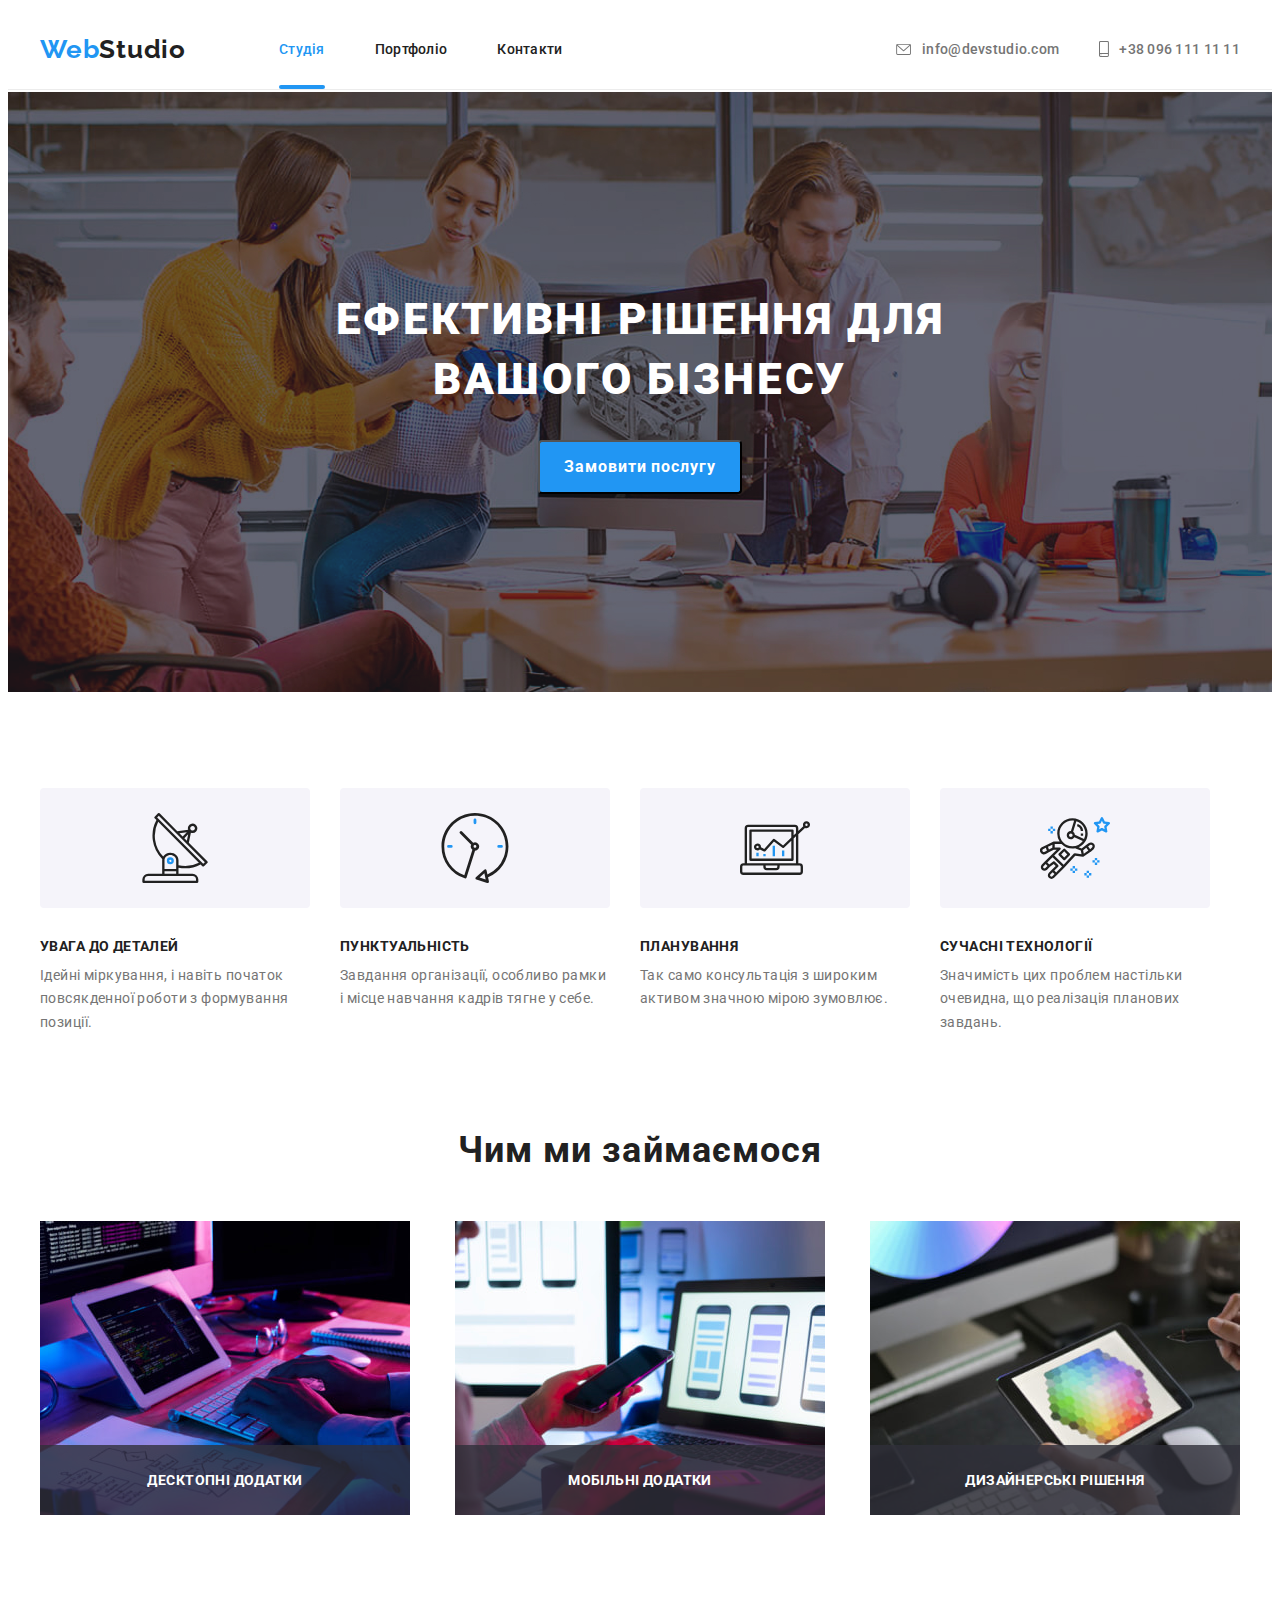
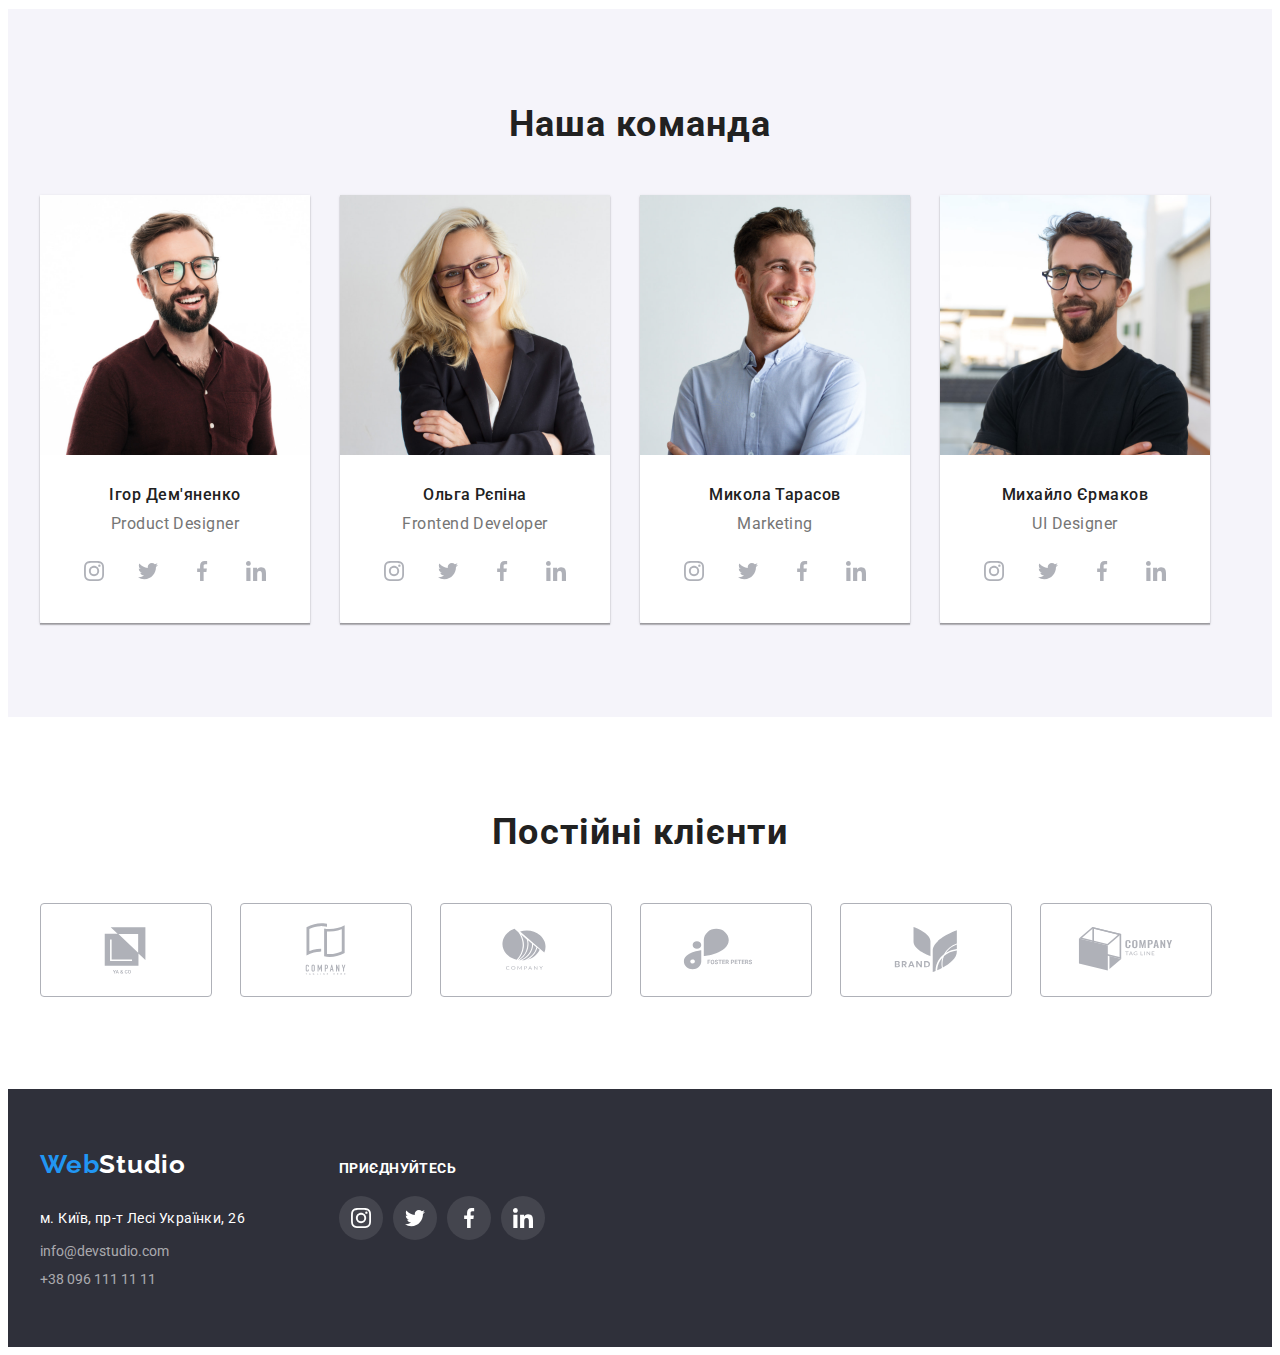
==== index.html @ 12e29011 "Initial commit" ====
<!DOCTYPE html>
<html lang="uk">
  <head>
    <meta charset="UTF-8" />
    <meta name="viewport" content="width=device-width, initial-scale=1.0" />
    <title>Document</title>

    <link
      rel="stylesheet"
      href="https://cdnjs.cloudflare.com/ajax/libs/modern-normalize/2.0.0/modern-normalize.min.css"
      integrity="sha512-4xo8blKMVCiXpTaLzQSLSw3KFOVPWhm/TRtuPVc4WG6kUgjH6J03IBuG7JZPkcWMxJ5huwaBpOpnwYElP/m6wg=="
      crossorigin="anonymous"
      referrerpolicy="no-referrer"
    />

    <link rel="preconnect" href="https://fonts.googleapis.com" />
    <link rel="preconnect" href="https://fonts.gstatic.com" crossorigin />
    <link
      href="https://fonts.googleapis.com/css2?family=Raleway:wght@700&family=Roboto:wght@400;500;700;900&display=swap"
      rel="stylesheet"
    />

    <link rel="stylesheet" href="./css/styles.css" />
  </head>
  <body>
    <header class="header">
      <div class="container header-container">
        <a class="link logo" href="./index.html"
          >Web<span class="logo-dark">Studio</span></a
        >

        <nav class="navigation">
          <ul class="navigation-list">
            <li class="navigation-item">
              <a class="link header-menu current" href="./index.html">Студія</a>
            </li>
            <li class="navigation-item">
              <a class="link header-menu" href="./portfolio.html">Портфоліо</a>
            </li>
            <li class="navigation-item">
              <a class="link header-menu" href="#">Контакти</a>
            </li>
          </ul>
        </nav>

        <ul class="contacts-list">
          <li class="contacts-item">
            <a class="link contacts-menu" href="mailto:info@devstudio.com">
              <svg class="contacts-icon" width="17" height="12">
                <use href="./images/symbol-defs.svg#icon-envelope"></use>
              </svg>
              info@devstudio.com</a
            >
          </li>
          <li class="contacts-item">
            <a class="link contacts-menu" href="tel:+380961111111">
              <svg class="contacts-icon" width="10" height="17">
                <use href="./images/symbol-defs.svg#icon-smartphone"></use>
              </svg>
              +38 096 111 11 11</a
            >
          </li>
        </ul>
      </div>
    </header>
    <main>
      <section class="hero">
        <div class="container hero-group">
          <h1 class="hero-title">Ефективні рішення для вашого бізнесу</h1>
          <button class="hero-btn" type="button" data-modal-open>
            Замовити послугу
          </button>
          <div class="backdrop is-hidden" data-modal>
            <div class="modal-wrapper">
              <button class="modal-btn" type="button" data-modal-close>
                <svg class="ellipse-btn" width="30" height="30">
                  <use href="./images/symbol-defs.svg#icon-ellipse"></use>
                </svg>
                <svg class="close-btn" width="18" height="18">
                  <use href="./images/symbol-defs.svg#icon-close-btn"></use>
                </svg>
              </button>
            </div>
          </div>
        </div>
      </section>

      <section class="feature">
        <div class="container">
          <ul class="feature-list">
            <li class="feature-item">
              <div class="feature-box">
                <svg class="feature-icon" width="70" height="70">
                  <use href="./images/symbol-defs.svg#icon-antenna"></use>
                </svg>
              </div>
              <h3 class="item-title">УВАГА ДО ДЕТАЛЕЙ</h3>
              <p class="item-description">
                Ідейні міркування, і навіть початок повсякденної роботи з
                формування позиції.
              </p>
            </li>
            <li class="feature-item">
              <div class="feature-box">
                <svg class="feature-icon" width="70" height="70">
                  <use href="./images/symbol-defs.svg#icon-clock"></use>
                </svg>
              </div>
              <h3 class="item-title">ПУНКТУАЛЬНІСТЬ</h3>
              <p class="item-description">
                Завдання організації, особливо рамки і місце навчання кадрів
                тягне у себе.
              </p>
            </li>
            <li class="feature-item">
              <div class="feature-box">
                <svg class="feature-icon" width="70" height="70">
                  <use href="./images/symbol-defs.svg#icon-diagram"></use>
                </svg>
              </div>
              <h3 class="item-title">ПЛАНУВАННЯ</h3>
              <p class="item-description">
                Так само консультація з широким активом значною мірою зумовлює.
              </p>
            </li>
            <li class="feature-item">
              <div class="feature-box">
                <svg class="feature-icon" width="70" height="70">
                  <use href="./images/symbol-defs.svg#icon-astronaut"></use>
                </svg>
              </div>
              <h3 class="item-title">СУЧАСНІ ТЕХНОЛОГІЇ</h3>
              <p class="item-description">
                Значимість цих проблем настільки очевидна, що реалізація
                планових завдань.
              </p>
            </li>
          </ul>
        </div>
      </section>

      <section class="about">
        <div class="container about-group">
          <h2 class="about-title">Чим ми займаємося</h2>
          <ul class="about-list">
            <li class="about-item">
              <p class="about-desctiption">Десктопні додатки</p>
              <img
                class="about-img"
                src="./images/about/img-1.jpg"
                alt="розробка"
                width="370"
                height="294"
              />
            </li>
            <li class="about-item">
              <p class="about-desctiption">Мобільні додатки</p>
              <img
                class="about-img"
                src="./images/about/img-2.jpg"
                alt="тестування"
                width="370"
                height="294"
              />
            </li>
            <li class="about-item">
              <p class="about-desctiption">Дизайнерські рішення</p>
              <img
                class="about-img"
                src="./images/about/img-3.jpg"
                alt="веб-дизайн"
                width="370"
                height="294"
              />
            </li>
          </ul>
        </div>
      </section>

      <section class="team">
        <div class="container">
          <h2 class="team-title">Наша команда</h2>
          <ul class="member-list">
            <li class="member-item">
              <img
                class="member-img"
                src="./images/team/img-1.jpg"
                alt=""
                width="270"
                height="260"
              />
              <div class="member-group">
                <h3 class="member-title">Ігор Дем'яненко</h3>
                <p class="member-position">Product Designer</p>
                <ul class="social-list">
                  <li class="social-item">
                    <a class="social-link link" href="">
                      <svg class="social-icon" width="20" height="20">
                        <use
                          href="./images/symbol-defs.svg#icon-instagram"
                        ></use>
                      </svg>
                    </a>
                  </li>
                  <li class="social-item">
                    <a class="social-link link" href="">
                      <svg class="social-icon" width="20" height="20">
                        <use href="./images/symbol-defs.svg#icon-twitter"></use>
                      </svg>
                    </a>
                  </li>
                  <li class="social-item">
                    <a class="social-link link" href="">
                      <svg class="social-icon" width="20" height="20">
                        <use
                          href="./images/symbol-defs.svg#icon-facebook"
                        ></use>
                      </svg>
                    </a>
                  </li>
                  <li class="social-item">
                    <a class="social-link link" href="">
                      <svg class="social-icon" width="20" height="20">
                        <use
                          href="./images/symbol-defs.svg#icon-linkedin"
                        ></use>
                      </svg>
                    </a>
                  </li>
                </ul>
              </div>
            </li>
            <li class="member-item">
              <img
                class="member-img"
                src="./images/team/img-2.jpg"
                alt=""
                width="270"
                height="260"
              />
              <div class="member-group">
                <h3 class="member-title">Ольга Рєпіна</h3>
                <p class="member-position">Frontend Developer</p>
                <ul class="social-list">
                  <li class="social-item">
                    <a class="social-link link" href="">
                      <svg class="social-icon" width="20" height="20">
                        <use
                          href="./images/symbol-defs.svg#icon-instagram"
                        ></use>
                      </svg>
                    </a>
                  </li>
                  <li class="social-item">
                    <a class="social-link link" href="">
                      <svg class="social-icon" width="20" height="20">
                        <use href="./images/symbol-defs.svg#icon-twitter"></use>
                      </svg>
                    </a>
                  </li>
                  <li class="social-item">
                    <a class="social-link link" href="">
                      <svg class="social-icon" width="20" height="20">
                        <use
                          href="./images/symbol-defs.svg#icon-facebook"
                        ></use>
                      </svg>
                    </a>
                  </li>
                  <li class="social-item">
                    <a class="social-link link" href="">
                      <svg class="social-icon" width="20" height="20">
                        <use
                          href="./images/symbol-defs.svg#icon-linkedin"
                        ></use>
                      </svg>
                    </a>
                  </li>
                </ul>
              </div>
            </li>
            <li class="member-item">
              <img
                class="member-img"
                src="./images/team/img-3.jpg"
                alt=""
                width="270"
                height="260"
              />
              <div class="member-group">
                <h3 class="member-title">Микола Тарасов</h3>
                <p class="member-position">Marketing</p>
                <ul class="social-list">
                  <li class="social-item">
                    <a class="social-link link" href="">
                      <svg class="social-icon" width="20" height="20">
                        <use
                          href="./images/symbol-defs.svg#icon-instagram"
                        ></use>
                      </svg>
                    </a>
                  </li>
                  <li class="social-item">
                    <a class="social-link link" href="">
                      <svg class="social-icon" width="20" height="20">
                        <use href="./images/symbol-defs.svg#icon-twitter"></use>
                      </svg>
                    </a>
                  </li>
                  <li class="social-item">
                    <a class="social-link link" href="">
                      <svg class="social-icon" width="20" height="20">
                        <use
                          href="./images/symbol-defs.svg#icon-facebook"
                        ></use>
                      </svg>
                    </a>
                  </li>
                  <li class="social-item">
                    <a class="social-link link" href="">
                      <svg class="social-icon" width="20" height="20">
                        <use
                          href="./images/symbol-defs.svg#icon-linkedin"
                        ></use>
                      </svg>
                    </a>
                  </li>
                </ul>
              </div>
            </li>
            <li class="member-item">
              <img
                class="member-img"
                src="./images/team/img-4.jpg"
                alt=""
                width="270"
                height="260"
              />
              <div class="member-group">
                <h3 class="member-title">Михайло Єрмаков</h3>
                <p class="member-position">UI Designer</p>
                <ul class="social-list">
                  <li class="social-item">
                    <a class="social-link link" href="">
                      <svg class="social-icon" width="20" height="20">
                        <use
                          href="./images/symbol-defs.svg#icon-instagram"
                        ></use>
                      </svg>
                    </a>
                  </li>
                  <li class="social-item">
                    <a class="social-link link" href="">
                      <svg class="social-icon" width="20" height="20">
                        <use href="./images/symbol-defs.svg#icon-twitter"></use>
                      </svg>
                    </a>
                  </li>
                  <li class="social-item">
                    <a class="social-link link" href="">
                      <svg class="social-icon" width="20" height="20">
                        <use
                          href="./images/symbol-defs.svg#icon-facebook"
                        ></use>
                      </svg>
                    </a>
                  </li>
                  <li class="social-item">
                    <a class="social-link link" href="">
                      <svg class="social-icon" width="20" height="20">
                        <use
                          href="./images/symbol-defs.svg#icon-linkedin"
                        ></use>
                      </svg>
                    </a>
                  </li>
                </ul>
              </div>
            </li>
          </ul>
        </div>
      </section>

      <section class="customers">
        <div class="container">
          <h2 class="customers-title">Постійні клієнти</h2>
          <ul class="customers-list">
            <li class="customers-item">
              <a class="customers-link" href="">
                <svg class="customers-icon" width="106" height="60">
                  <use href="./images/symbol-defs.svg#icon-logo-1"></use>
                </svg>
              </a>
            </li>
            <li class="customers-item">
              <a class="customers-link" href="">
                <svg class="customers-icon" width="106" height="60">
                  <use href="./images/symbol-defs.svg#icon-logo-2"></use>
                </svg>
              </a>
            </li>
            <li class="customers-item">
              <a class="customers-link" href="">
                <svg class="customers-icon" width="106" height="60">
                  <use href="./images/symbol-defs.svg#icon-logo-3"></use>
                </svg>
              </a>
            </li>
            <li class="customers-item">
              <a class="customers-link" href="">
                <svg class="customers-icon" width="106" height="60">
                  <use href="./images/symbol-defs.svg#icon-logo-4"></use>
                </svg>
              </a>
            </li>
            <li class="customers-item">
              <a class="customers-link" href="">
                <svg class="customers-icon" width="106" height="60">
                  <use href="./images/symbol-defs.svg#icon-logo-5"></use>
                </svg>
              </a>
            </li>
            <li class="customers-item">
              <a class="customers-link" href="">
                <svg class="customers-icon" width="106" height="60">
                  <use href="./images/symbol-defs.svg#icon-logo-6"></use>
                </svg>
              </a>
            </li>
          </ul>
        </div>
      </section>
    </main>
    <footer class="footer">
      <div class="footer-box container">
        <div class="box">
          <a class="link footer-logo" href="./index.html"
            >Web<span class="logo-white">Studio</span></a
          >
          <address class="address">
            <p class="adr">м. Київ, пр-т Лесі Українки, 26</p>
            <ul class="address-list">
              <li class="address-item">
                <a class="link address-link" href="mailto:info@devstudio.com"
                  >info@devstudio.com</a
                >
              </li>
              <li class="address-item">
                <a class="link address-link" href="tel:+380961111111"
                  >+38 096 111 11 11</a
                >
              </li>
            </ul>
          </address>
        </div>

        <div class="join">
          <p class="join-title">приєднуйтесь</p>
          <ul class="join-list">
            <li class="join-item">
              <a class="join-link link" href="">
                <svg class="join-icon" width="20" height="20">
                  <use href="./images/symbol-defs.svg#icon-instagram"></use>
                </svg>
              </a>
            </li>
            <li class="join-item">
              <a class="join-link link" href="">
                <svg class="join-icon" width="20" height="20">
                  <use href="./images/symbol-defs.svg#icon-twitter"></use>
                </svg>
              </a>
            </li>
            <li class="join-item">
              <a class="join-link link" href="">
                <svg class="join-icon" width="20" height="20">
                  <use href="./images/symbol-defs.svg#icon-facebook"></use>
                </svg>
              </a>
            </li>
            <li class="join-item">
              <a class="join-link link" href="">
                <svg class="join-icon" width="20" height="20">
                  <use href="./images/symbol-defs.svg#icon-linkedin"></use>
                </svg>
              </a>
            </li>
          </ul>
        </div>
      </div>
    </footer>

    <script src="./js/modal.js"></script>
  </body>
</html>
---- css/styles.css ----
:root {
    --main-font: 'Roboto', sans-serif;
    --secondary-font: 'Raleway', sans-serif;
    --accent-cl: #2196F3;
    --main-txt-cl: #757575;
    --secondary-txt-cl: rgba(255, 255, 255, 0.60);
    --white-color: #FFF;
    --dark-color: #212121;
    --main-bg-cl: #2F303A;
    --secondary-bg-cl: #F5F4FA;

}

body {
    font-family: var(--main-font);
    font-size: 14px;
    color: var(--main-txt-cl);
}

h1,
h2,
h3,
h4,
h5,
h6,
p {
    margin-top: 0;
    margin-bottom: 0;
}

ul,
ol {
    margin-top: 0;
    margin-bottom: 0;
    padding-left: 0;
}


li {
    list-style: none;
}

img {
    display: block;
}

.header {
 border-bottom: 1px solid #ECECEC; 
}

.container {
    max-width: 1200px;
    padding-left: 15px;
    padding-right: 15px;
    margin-left: auto;
    margin-right: auto;
}

.link,
.content-item a {
    text-decoration: none;
}

.logo {
    margin-right: 93px;
    color: var(--accent-cl);
    font-family: var(--secondary-font);
    font-size: 26px;
    font-weight: 700;
    line-height: normal;
    letter-spacing: 0.78px;
}

.logo-dark {
    color: var(--dark-color);
}

.logo-white {
    color: var(--white-color);
}

.header-container {
    display: flex;
    align-items: center;
    
}

.navigation {
    
    display: flex;
    align-items: center;
    
}

.navigation-list{
    width: 100%;
    display: flex;
    align-items: center;
    justify-content: start;
}

.navigation-item {
    margin-right: 50px;
}

.navigation-item:last-child{
    margin-right: 0;
}

.contacts-list {
    margin-left: auto;
    display: flex;
    align-items: center;
    
}


.contacts-item {
    margin-right: 40px;
    display: flex;
    align-items: center;
    justify-content: space-between;
 
}

.contacts-icon {
    margin-right: 10px;
    fill: currentColor;
}


.contacts-item:last-child {
    margin-right: 0;
}


.header-menu {
    position: relative;
    display: block;
    padding-top: 32px;
    padding-bottom: 32px;
    color: var(--dark-color);
    font-family: var(--main-font);
    font-size: 14px;
    font-weight: 500;
    line-height: normal;
    letter-spacing: 0.28px;
    transition-property: color;
    transition-duration: 0.25s;
    transition-timing-function: cubic-bezier(0.4, 0, 0.2, 1);
}

.current::after {
    position: absolute;
    bottom: 0;
    left: 0;
    content:"";
    display: block;
    width: 100%;
    height: 4px;
    background-color: #2196F3;
    border-radius: 2px;
       

}


.header-menu:hover,
.header-menu:focus {
    color: var(--accent-cl);
}

.header-menu.current {
    color: var(--accent-cl);
}

.contacts-menu {
    display: flex;
    align-items: center;
    padding-top: 32px;
    padding-bottom: 32px;
    color: var(--main-txt-cl);
    font-family: var(--main-font);
    font-size: 14px;
    font-weight: 500;
    line-height: normal;
    letter-spacing: 0.28px;
    transition-property: color;
    transition-duration: 0.25s;
    transition-timing-function: cubic-bezier(0.4, 0, 0.2, 1);
}

.contacts-menu:hover,
.contacts-menu:focus {
    color: var(--accent-cl);
}


/* --------------------
       HERO
-------------------- */

.hero {
    background-image: url('../images/bg/hero-overlay.png'), url('../images/bg/hero-bg.jpg');
    padding-top: 200px;
    padding-bottom: 200px;
    background-repeat: no-repeat;
    background-position: 50% 50%;
    
    
  
}

.hero-title {
    margin: auto;
    margin-bottom: 30px;
    color: var(--white-color);
    text-align: center;
    font-family: var(--main-font);
    font-size: 44px;
    font-weight: 900;
    line-height: 1.36em;
    letter-spacing: 2.64px;
    text-transform: uppercase;
    width: 696px;
}

.hero-btn {
    display: block;
    margin: auto;
    padding: 10px 24px;
    border-radius: 4px;
    background: var(--accent-cl);
    box-shadow: 0px 4px 4px 0px rgba(0, 0, 0, 0.15);
    cursor: pointer;
    
    color: var(--white-color);
    text-align: center;
    font-family: var(--main-font);
    font-size: 16px;
    font-weight: 700;
    line-height: 1.87em;
    letter-spacing: 0.96px;

}

.backdrop {
    position: fixed;
    top: 0;
    left: 0;
    width: 100%;
    height: 100%;
    background-color: rgba(0, 0, 0, 0.20);
    z-index: 1;
    transition-property: opacity; 
    transition-duration: 0.25s;
    transition-timing-function: cubic-bezier(0.4, 0, 0.2, 1);
    opacity: 1;
    visibility: visible;
    
}

.backdrop.is-hidden {
    opacity: 0;
    pointer-events: none;
    visibility: hidden;
    transition: opacity 0.25s cubic-bezier(0.4, 0, 0.2, 1), visibility 0.2s cubic-bezier(0.4, 0, 0.2, 1);
    
}

.modal-wrapper {
    position: absolute;
    top: 50%;
    left: 50%;
    transform: translate(-50%, -50%);
    background-color: var(--white-color);
    width: 528px;
    height: 581px;
    border-radius: 4px;
    box-shadow: 0px 2px 1px 0px rgba(0, 0, 0, 0.20), 0px 1px 1px 0px rgba(0, 0, 0, 0.14), 0px 1px 3px 0px rgba(0, 0, 0, 0.12);
    /* animation-name: openModal;
    animation-duration: 0.25s;
    animation-fill-mode: both;
    animation-timing-function: cubic-bezier(0.4, 0, 0.2, 1); */
    transition-property: opacity, box-shadow,background-color; 
    transition-duration: 0.25s;
    transition-timing-function: cubic-bezier(0.4, 0, 0.2, 1);
    visibility: visible;
    opacity: 1;
    

    
}

.modal-btn {
    position: absolute;
    top: 8px;
    right: 8px;
    padding: 0;
    width: 30px;
    height: 30px;
    background: transparent;
    border: none;
    cursor: pointer;
}

.ellipse-btn {
    position: absolute;
    top: 50%;
    left: 50%;
    transform: translate(-50%, -50%);
    opacity: 0.1;
        
}

.close-btn {
    position: absolute;
    top: 50%;
    left: 50%;
    transform: translate(-50%, -50%);

}


/* --------------------
       FEATURE
-------------------- */

.feature{
padding-top: 94px;
padding-bottom: 94px;
}

.feature-list{
display: flex;
/* align-items: start;
justify-content: space-between; */
}

.feature-item {
    margin-right: 30px;
    width: 270px;
}

.feature-box {
    width: 270px;
    height: 120px;
    border-radius: 4px;
    background: #F5F4FA;
    display: flex;
    align-items: center;
    justify-content: center;
    margin-bottom: 30px;

}

.feature-item:last-child {
    margin-right: 0;
}


.item-title {
margin-bottom: 10px;
color: var(--dark-color);
font-family: var(--main-font);
font-size: 14px;
font-weight: 700;
line-height: normal;
letter-spacing: 0.42px;
text-transform: uppercase;
}

.item-description {
    color: #757575;
    font-family: var(--main-font);
    font-size: 14px;
    line-height: 1.7em;
    letter-spacing: 0.42px;
}


/* --------------------
       ABOUT
-------------------- */

.about {
    padding-bottom: 94px;
}

.about-list {
    display: flex;
    align-items: center;
    justify-content: space-between;

}

.about-title {
    margin-bottom: 50px;
}

.about-item {
    margin-right: 30px;
    position: relative;

}

.about-desctiption {
    display: flex;
    align-items: center;
    justify-content: center;
    position: absolute;
    left: 0;
    bottom: 0;
    width: 100%;
    height: 70px;
    background: rgba(47, 48, 58, 0.80);
    color:var(--white-color);
    text-align: center;
    font-family: var(--main-font);
    font-size: 14px;
    font-weight: 700;
    line-height: normal;
    letter-spacing: 0.42px;
    text-transform: uppercase;
}


.about-item:last-child {
    margin-right: 0;
}

.about-title,
.team-title {
color: var(--dark-color);
text-align: center;
font-family: var(--main-font);
font-size: 36px;
font-weight: 700;
line-height: normal;
letter-spacing: 1.08px;
}

/* --------------------
       TEAM
-------------------- */

.team {
    padding-top: 94px;
    padding-bottom: 94px;
}

.team-title {
  margin-bottom: 50px;
}

.member-list {
display: flex;
align-items: center;
/* justify-content: space-between; */
}

.member-item{
    margin-right: 30px;
    box-shadow: 0px 2px 1px 0px rgba(0, 0, 0, 0.20), 0px 1px 1px 0px rgba(0, 0, 0, 0.14), 0px 1px 3px 0px rgba(0, 0, 0, 0.12);
}

.member-item:last-child {
    margin-right: 0;
}

.team {
    background-color: var(--secondary-bg-cl);
}

.member-group {
    padding-top: 30px;
    padding-bottom: 30px;
    border-radius: 0px 0px 4px 4px;
    background: var(--white-color);
    text-align: center;
    font-family: var(--main-font);
    line-height: normal;
    letter-spacing: 0.48px;
    padding-right: 32px;
    padding-left: 32px;
    
    }

.member-title {
    margin-bottom: 10px;
    color: var(--dark-color);
    font-weight: 500;
    font-size: 16px;
}

.member-position {
    color: var(--main-txt-cl);
    font-size: 16px;
    margin-bottom: 16px;
       
}

.social-list {
    display: flex;
    align-items: center;


}


.social-item {
    width: 44px;
    height: 44px;
    background-color: var(--white-color);
    display: flex;
    align-items: center;
    justify-content: center;
    margin-right: 10px;
}

.social-link {
    width: 44px;
    height: 44px;
    border-radius: 50%;
    display: flex;
    align-items: center;
    justify-content: center;
    transition-property: background-color;
    transition-duration: 0.25s;
    transition-timing-function: cubic-bezier(0.4, 0, 0.2, 1);

}

.social-item:last-child {
    margin-right: 0;
}

.social-icon {
    fill: #AFB1B8;
    transition-property: fill;
    transition-duration: 0.25s;
    transition-timing-function: cubic-bezier(0.4, 0, 0.2, 1);

}
.social-link:hover,
.social-link:focus
 {
    background-color: var(--accent-cl);
    fill: var(--white-color);
}

.social-link:hover .social-icon,
.social-link:focus .social-icon {
    background-color: var(--accent-cl);
    fill: var(--white-color);
}


/* --------------------
       FILTER
-------------------- */

.portfolio {
    padding-top: 94px;
    padding-bottom: 94px;
}

.filter-list {
    margin-bottom: 50px;
    display: flex;
    align-items: center;
    justify-content: center;
}

.filter-item {
    margin-right: 8px;
}

.filter-item:last-child {
    margin-right: 0;
}

.filter-btn {
padding: 6px 22px;
border: none;
border-radius: 4px;
background: var(--secondary-bg-cl);
cursor: pointer;
color: var(--dark-color);
text-align: center;
font-size: 16px;
font-weight: 500;
line-height: 1.62em;
letter-spacing: 0.48px;
/* transition: box-shadow 3s, color 3s, background-color 3s; */
transition-property: box-shadow, color, background-color;
transition-duration: 0.25s;
transition-timing-function: cubic-bezier(0.4, 0, 0.2, 1);
}

.filter-btn:hover,
.filter-btn:focus {
    color: var(--white-color);
    background-color: var(--accent-cl);
    box-shadow: 0px 2px 2px 0px rgba(0, 0, 0, 0.12), 0px 1px 2px 0px rgba(0, 0, 0, 0.08), 0px 3px 1px 0px rgba(0, 0, 0, 0.10);
}

/* --------------------
       CONTENT
-------------------- */

.content-list {
    display: flex;
    align-items: center;
    flex-wrap: wrap;
    gap: 30px;
}

.content-link {
    display: block;
    transition-property: box-shadow;
    transition-duration: 0.25s;
    transition-timing-function: cubic-bezier(0.4, 0, 0.2, 1);
}


.content-link:hover,
.content-link:focus {
    box-shadow: 1px 4px 6px 0px rgba(0, 0, 0, 0.16), 0px 4px 4px 0px rgba(0, 0, 0, 0.06), 0px 1px 1px 0px rgba(0, 0, 0, 0.12);
    
}

.content-wrapper {
    position: relative;
    overflow: hidden;
}

.content-text {
    position: absolute;
    background: rgba(33, 150, 243, 0.90);
    width: 370px;
    height: 294px;
    bottom: -294px;
    transition-property: bottom;
    transition-duration: 0.25s;
    transition-timing-function: cubic-bezier(0.4, 0, 0.2, 1);

    color: var(--white-color);
    font-family: var(--main-font);
    font-size: 18px;
    font-weight: 400;
    line-height: 28px;
    letter-spacing: 0.54px;
    padding: 63px 24px;
    
}

li:hover .content-text,
li:focus .content-text {
    bottom: 0;
}

.description {
    padding: 20px 24px;

    border: 1px solid #EEE;
    border-top: none;
    background: var(--white-color);
}

.description-title {
    margin-bottom: 4px;
    color: var(--dark-color);
    font-size: 18px;
    font-weight: 700;
    line-height: 2em;
    letter-spacing: 1.08px;
}

.description-subtitle {
    color: var(--main-txt-cl);
    font-size: 16px;
    line-height: 1.87em;
    letter-spacing: 0.48px;
}

/* --------------------
       CUSTOMERS
-------------------- */

.customers {
    padding-top: 94px;
    padding-bottom: 94px;
}

.customers-title {
    color: var(--dark-color);
    text-align: center;
    font-family: var(--main-font);
    font-size: 36px;
    font-weight: 700;
    line-height: normal;
    letter-spacing: 1.08px;
    margin-bottom: 50px;
}

.customers-list {
    display: flex;
    align-items: center;
    /* justify-content: space-between; */
}

.customers-item {

    width: 170px;
    height: 92px;
    /* padding: 16px 32px; */
    margin-right: 30px;
}

.customers-link {
    display: flex;
    align-items: center;
    justify-content: center;
    width: 170px;
    height: 92px;
    border-radius: 4px;
    border: 1px solid #AFB1B8;
    transition-property: border;
    transition-duration: 0.25s;
    transition-timing-function: cubic-bezier(0.4, 0, 0.2, 1);
}

.customers-item:last-child {
    margin-right: 0;
}

.customers-link:hover,
.customers-link:focus {
    fill: var(--accent-cl);
    border: 1px solid var(--accent-cl);
}

.customers-link:hover .customers-icon,
.customers-link:focus .customers-icon {
    fill: var(--accent-cl);
   
}


.customers-icon {
    fill: #AFB1B8;
    transition-property: fill;
    transition-duration: 0.25s;
    transition-timing-function: cubic-bezier(0.4, 0, 0.2, 1);
}


/* --------------------
       FOOTER
-------------------- */



.footer {
    padding-top: 60px;
    padding-bottom: 60px;
    background-color: var(--main-bg-cl);
    
}

.footer-box {
    display: flex;
    align-items: baseline;
}

.footer-logo{
    color: var(--accent-cl);
    font-family: var(--secondary-font);
    font-size: 26px;
    font-weight: 700;
    line-height: normal;
    letter-spacing: 0.78px;
}
  
.join {
    margin-left: 94px;
}

.join-title {
    margin-bottom: 20px;
    color: var(--white-color);
    font-family: var(--main-font);
    font-size: 14px;
    font-weight: 700;
    line-height: normal;
    letter-spacing: 0.42px;
    text-transform: uppercase;
}

.join-link {
    width: 44px;
    height: 44px;
    border-radius: 50%;
    display: flex;
    align-items: center;
    justify-content: center;
    transition-property: background-color;
    transition-duration: 0.25s;
    transition-timing-function: cubic-bezier(0.4, 0, 0.2, 1);
}

.join-item {
    width: 44px;
    height: 44px;
    border-radius: 50%;
    background-color:rgba(255, 255, 255, 0.10);;
    /* display: flex;
    align-items: center;
    justify-content: center; */
    margin-right: 10px;
}

.join-link:hover,
.join-link:focus {
    background-color: var(--accent-cl);
}

.join-icon {
    fill: var(--white-color);
}

.join-list{
    display: flex;
}
.address {margin-top: 28px;}

.adr {
    color: var(--white-color);
    font-style: normal;
    font-size: 14px; 
    line-height: 1.71em;
    letter-spacing: 0.42px;
}


.address-list {
    margin-top: 12px;
}

.address-item:first-child {
    margin-bottom: 12px;
}

.address-link {
    color: rgba(255, 255, 255, 0.60);
    font-style: normal;
    transition-property: color;
    transition-duration: 0.25s;
    transition-timing-function: cubic-bezier(0.4, 0, 0.2, 1);
}
.address-link:hover,
.address-link:focus {
    color: var(--accent-cl);
}


@keyframes openModal {
    0% {
        opacity: 0;
        
    }




    100% {
        opacity: 1;
        
    }
}
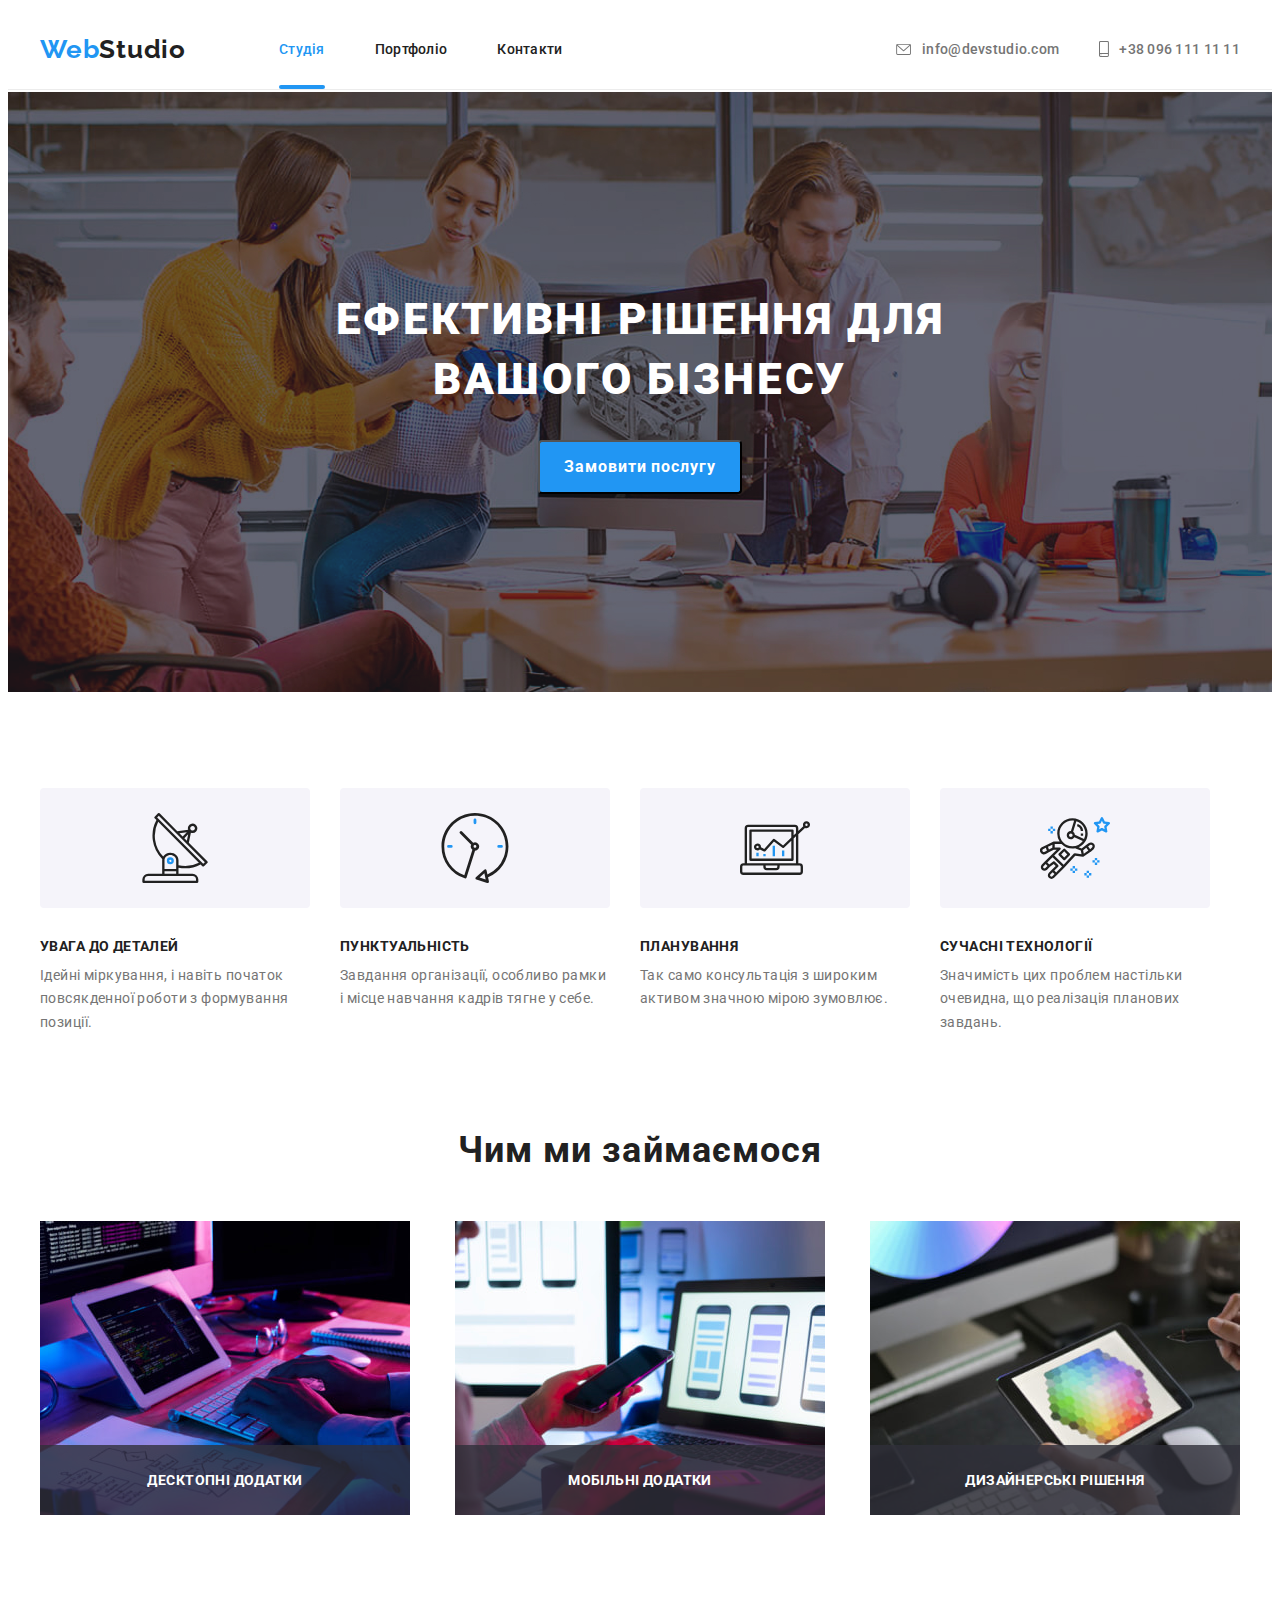
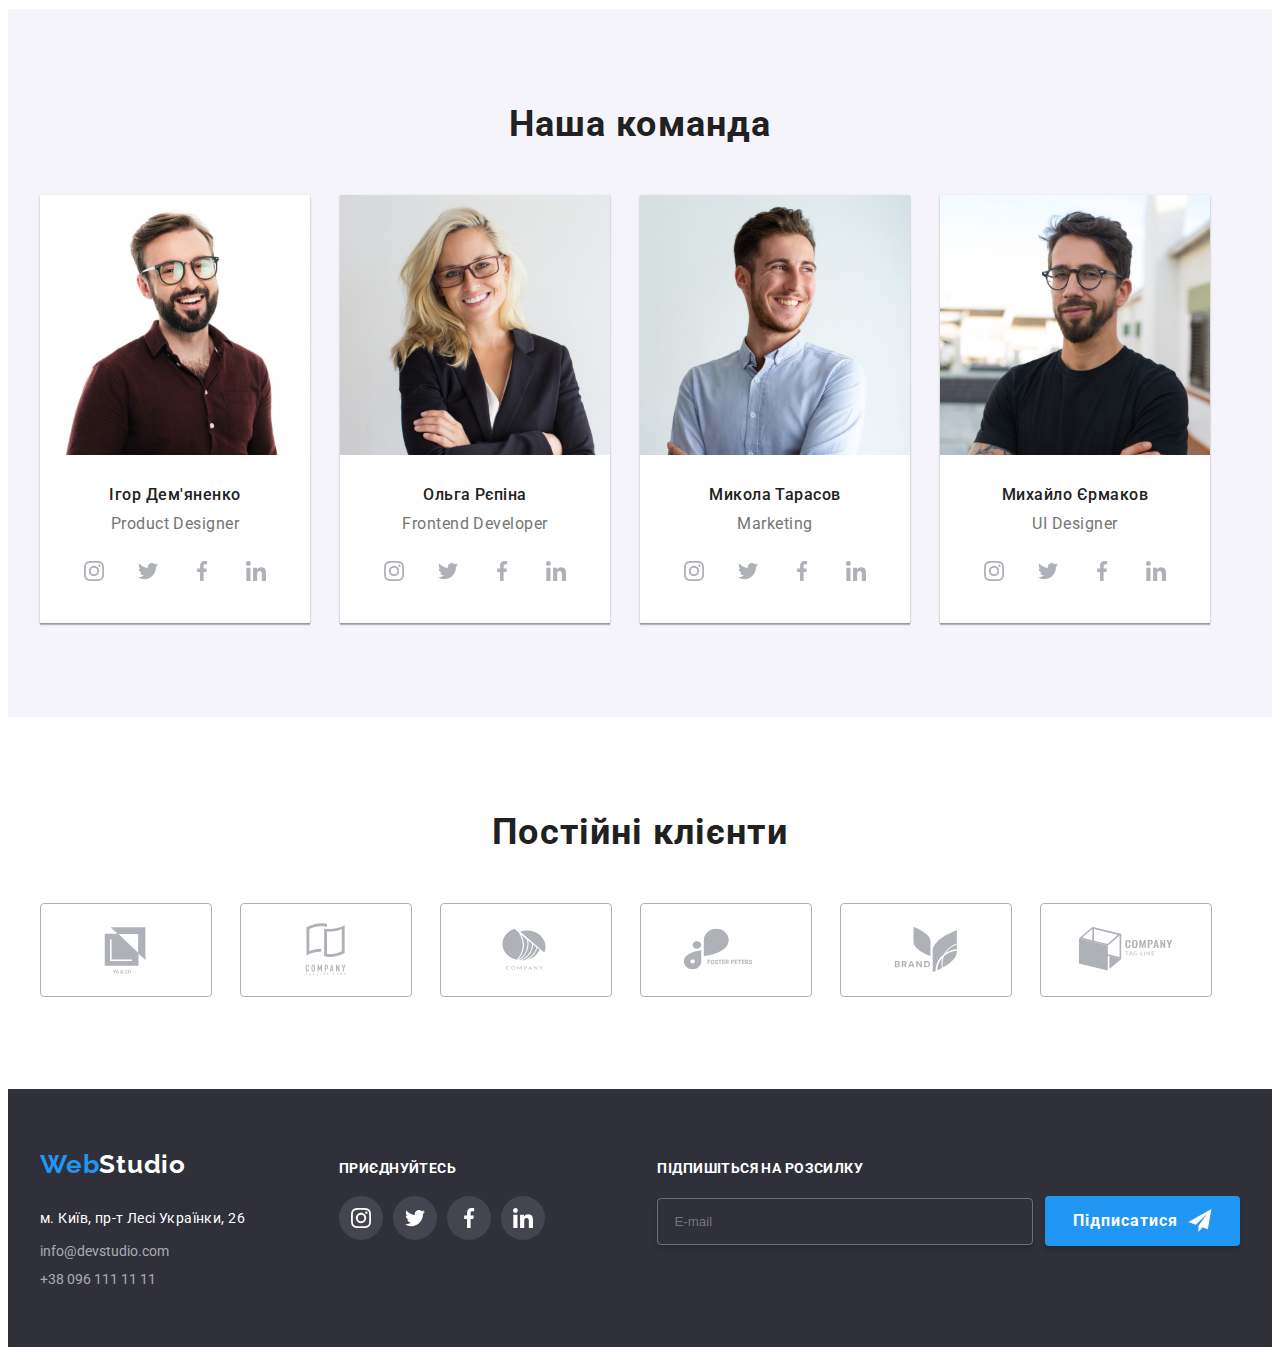
==== commit 0759e199: "added form" ====
--- a/index.html
+++ b/index.html
@@ -80,6 +80,73 @@
                   <use href="./images/symbol-defs.svg#icon-close-btn"></use>
                 </svg>
               </button>
+
+              <p class="form-title">Залиште свої дані, ми вам передзвонимо</p>
+              <form class="contact-form" action="">
+                <label class="contact-form-group">
+                  <span class="contact-subtitle">Ім'я</span>
+                  <input
+                    class="contact-form-input"
+                    type="text"
+                    name="user-name"
+                  />
+                  <svg class="form-icon" width="18" height="18">
+                    <use href="./images/icons.svg#icon-person-black"></use>
+                  </svg>
+                </label>
+
+                <label class="contact-form-group">
+                  <span class="contact-subtitle">Телефон</span>
+                  <input
+                    class="contact-form-input"
+                    type="tel"
+                    name="user-phone"
+                  />
+                  <svg class="form-icon" width="18" height="18">
+                    <use href="./images/icons.svg#icon-phone-black"></use>
+                  </svg>
+                </label>
+
+                <label class="contact-form-group">
+                  <span class="contact-subtitle">Пошта</span>
+                  <input
+                    class="contact-form-input"
+                    type="mail"
+                    name="user-mail"
+                  />
+                  <svg class="form-icon" width="18" height="18">
+                    <use href="./images/icons.svg#icon-email-black"></use>
+                  </svg>
+                </label>
+
+                <label class="contact-form-group message-box">
+                  <span class="contact-subtitle">Коментар</span>
+                  <textarea
+                    class="contact-form-message"
+                    name="user_message"
+                    id=""
+                    cols="30"
+                    rows="10"
+                    placeholder="Введіть текст"
+                  ></textarea>
+                </label>
+
+                <label class="contact-form-policy">
+                  <input class="checkbox visually-hidden" type="checkbox" />
+                  <span class="border-checkbox">
+                    <svg class="checkbox-icon" width="16" height="15">
+                      <use href="./images/icons.svg#icon-vector"></use>
+                    </svg>
+                  </span>
+
+                  <span class="policy-text"
+                    >Погоджуюся з розсилкою та приймаю
+                    <a class="policy-link" href="">Умови договору</a></span
+                  >
+                </label>
+
+                <button class="submit-btn" type="submit">Відправити</button>
+              </form>
             </div>
           </div>
         </div>
@@ -487,7 +554,44 @@
             </li>
           </ul>
         </div>
+        <div class="footer-signup">
+          <span class="signup-text">Підпишіться на розсилку</span>
+          <form class="footer-signup-form">
+            <label class="footer-signup-input">
+              <input
+                class="signup-input"
+                name="signup-input"
+                type="text"
+                placeholder="E-mail"
+              />
+            </label>
+            <button class="signup-btn" type="submit">
+              <span class="signup-btn-text"> Підписатися</span>
+              <svg class="signup-icon" width="24" height="24">
+                <use href="./images/icons.svg#icon-icon-send"></use>
+              </svg>
+            </button>
+          </form>
+        </div>
       </div>
+
+      <!-- <span class="signup-text">Підпишіться на розсилку</span>
+      <form class="footer-signup">
+        <label class="footer-signup-input">
+          <input
+            class="signup-input"
+            name="signup-input"
+            type="text"
+            placeholder="E-mail"
+          />
+        </label>
+        <button class="signup-btn" type="submit">
+          Підписатися
+          <svg class="signup-icon" width="24" height="24">
+            <use href="./images/icons.svg#icon-icon-send"></use>
+          </svg>
+        </button>
+      </form> -->
     </footer>
 
     <script src="./js/modal.js"></script>
--- a/css/styles.css
+++ b/css/styles.css
@@ -252,7 +252,7 @@
     height: 100%;
     background-color: rgba(0, 0, 0, 0.20);
     z-index: 1;
-    transition-property: opacity; 
+    transition-property: opacity, visibility; 
     transition-duration: 0.25s;
     transition-timing-function: cubic-bezier(0.4, 0, 0.2, 1);
     opacity: 1;
@@ -263,26 +263,25 @@
 .backdrop.is-hidden {
     opacity: 0;
     pointer-events: none;
-    visibility: hidden;
-    transition: opacity 0.25s cubic-bezier(0.4, 0, 0.2, 1), visibility 0.2s cubic-bezier(0.4, 0, 0.2, 1);
-    
+    visibility: hidden;    
 }
 
 .modal-wrapper {
+    padding: 40px;
     position: absolute;
     top: 50%;
     left: 50%;
     transform: translate(-50%, -50%);
     background-color: var(--white-color);
     width: 528px;
-    height: 581px;
+    /* height: 581px; */
     border-radius: 4px;
     box-shadow: 0px 2px 1px 0px rgba(0, 0, 0, 0.20), 0px 1px 1px 0px rgba(0, 0, 0, 0.14), 0px 1px 3px 0px rgba(0, 0, 0, 0.12);
     /* animation-name: openModal;
     animation-duration: 0.25s;
     animation-fill-mode: both;
     animation-timing-function: cubic-bezier(0.4, 0, 0.2, 1); */
-    transition-property: opacity, box-shadow,background-color; 
+    transition-property: transform; 
     transition-duration: 0.25s;
     transition-timing-function: cubic-bezier(0.4, 0, 0.2, 1);
     visibility: visible;
@@ -290,6 +289,10 @@
     
 
     
+}
+
+.backdrop.is-hidden .modal-wrapper {
+    transform: translate(-50%, -50%) scale(0.78);
 }
 
 .modal-btn {
@@ -319,9 +322,160 @@
     left: 50%;
     transform: translate(-50%, -50%);
 
-}
-
-
+    transition: fill 250ms cubic-bezier(0.4, 0, 0.2, 1);
+
+}
+
+.close-btn:hover,
+.close-btn:focus {
+    fill: var(--accent-cl);
+}
+
+.form-title {
+    color: var(--dark-color);
+    text-align: center;
+    font-family: var(--main-font);
+    font-size: 20px;
+    font-weight: 700;
+    line-height: normal;
+    letter-spacing: 0.6px;
+    margin-bottom: 12px;
+}
+
+.contact-form-group,
+.contact-form-policy,
+.submit-btn {
+    display: block;
+}
+
+.contact-form-group {
+    position: relative;
+    display: flex;
+    flex-direction: column;
+    gap: 4px;
+    margin-bottom: 10px;
+}
+
+.messeage-box {
+    margin-bottom: 20px;
+}
+
+.contact-subtitle {
+    color: var(--main-txt-cl);
+    font-family: var(--main-font);
+    font-size: 12px;
+    font-weight: 400;
+    line-height: normal;
+    letter-spacing: 0.12px;
+}
+
+.contact-form-input {
+    width: 100%;
+    padding: 12px 0 12px 42px;
+    border-radius: 4px;
+    border: 1px solid rgba(33, 33, 33, 0.20);
+    outline: transparent;
+
+    transition: border-color 250ms cubic-bezier(0.4, 0, 0.2, 1);
+}
+
+.contact-form-input:focus {
+    border-color: var(--accent-cl);
+}
+
+.contact-form-input:focus+.form-icon {
+    fill: var(--accent-cl);
+}
+
+.contact-form-message:focus {
+    border-color: var(--accent-cl);
+}
+
+
+.contact-form-message {
+    width: 100%;
+    padding: 12px 16px;
+    border-radius: 4px;
+    border: 1px solid rgba(33, 33, 33, 0.20);
+    outline: transparent;
+
+    transition: border-color 250ms cubic-bezier(0.4, 0, 0.2, 1);
+}
+
+.form-icon {
+    position: absolute;
+    bottom: 11px;
+    left: 12px;
+
+    transition: fill 250ms cubic-bezier(0.4, 0, 0.2, 1);
+}
+
+.contact-form-policy {
+    display: flex;
+    align-items: center;
+
+
+}
+
+.visually-hidden {
+    display: none;
+}
+
+.border-checkbox {
+    width: 16px;
+    height: 15px;
+    display: flex;
+    align-items: center;
+    justify-content: center;
+    margin-right: 7px;
+
+    outline: 2px solid var(--dark-color);
+    outline-offset: -2px;
+    border-radius: 3px;
+
+    /* transition: background-color 250ms cubic-bezier(0.4, 0, 0.2, 10); */
+}
+
+/* .checkbox-icon {
+    opacity: 0;
+    transition: opacity 250ms cubic-bezier(0.4, 0, 0.2, 1);
+} */
+
+.checkbox:checked+.border-checkbox{
+    background-color: var(--accent-cl);
+    outline: none;
+}
+
+/* 
+.checkbox:checked + .border-checkbox .checkbox-icon{
+    opacity: 1;
+    background-color: var(--accent-cl);
+    
+   
+} */
+
+.policy-link {
+    color: var(--accent-cl);
+}
+
+.submit-btn {
+    display: block;
+    margin: 30px auto 0 auto;
+    padding: 10px 52px;
+    border-radius: 4px;
+    border: none;
+    background: var(--accent-cl);
+    box-shadow: 0px 4px 4px 0px rgba(0, 0, 0, 0.15);
+    cursor: pointer;
+
+    color: var(--white-color);
+    text-align: center;
+    font-family: var(--main-font);
+    font-size: 16px;
+    font-weight: 700;
+    line-height: 30px;
+    letter-spacing: 0.96px;
+}
 /* --------------------
        FEATURE
 -------------------- */
@@ -551,7 +705,7 @@
 
 .social-link:hover .social-icon,
 .social-link:focus .social-icon {
-    background-color: var(--accent-cl);
+    /* background-color: var(--accent-cl); */
     fill: var(--white-color);
 }
 
@@ -864,6 +1018,62 @@
     color: var(--accent-cl);
 }
 
+.footer-signup {
+    margin-left: auto;
+}
+
+.footer-signup-form {
+    display: flex;
+    align-items: center;
+    justify-content: center;
+    gap: 12px;
+}
+ 
+.signup-text {
+    display: block;
+    margin-bottom: 20px;
+    color: var(--white-color);
+    font-family: var(--main-font);
+    font-size: 14px;
+    font-weight: 700;
+    line-height: normal;
+    letter-spacing: 0.42px;
+    text-transform: uppercase;
+}
+
+.signup-input {
+    border-radius: 4px;
+    border: 1px solid rgba(255, 255, 255, 0.30);
+    background: rgba(33, 150, 243, 0.00);
+    box-shadow: 0px 4px 4px 0px rgba(0, 0, 0, 0.15);
+    padding: 15px 0 15px 16px;
+    width: 358px;
+}
+
+.signup-btn {
+    display: flex;
+    align-items: center;
+    justify-content: center;
+    padding: 10px 28px;
+    gap: 10px;
+    border-radius: 4px;
+    background: #2196F3;
+    box-shadow: 0px 4px 4px 0px rgba(0, 0, 0, 0.15);
+    color: var(--white-color);
+    text-align: center;
+    font-family: var(--main-font);
+    font-size: 16px;
+    font-weight: 700;
+    line-height: 30px;
+    letter-spacing: 0.96px;
+    border: none;
+}
+
+.signup-icon {
+    fill: var(--white-color);
+    
+}
+
 
 @keyframes openModal {
     0% {
